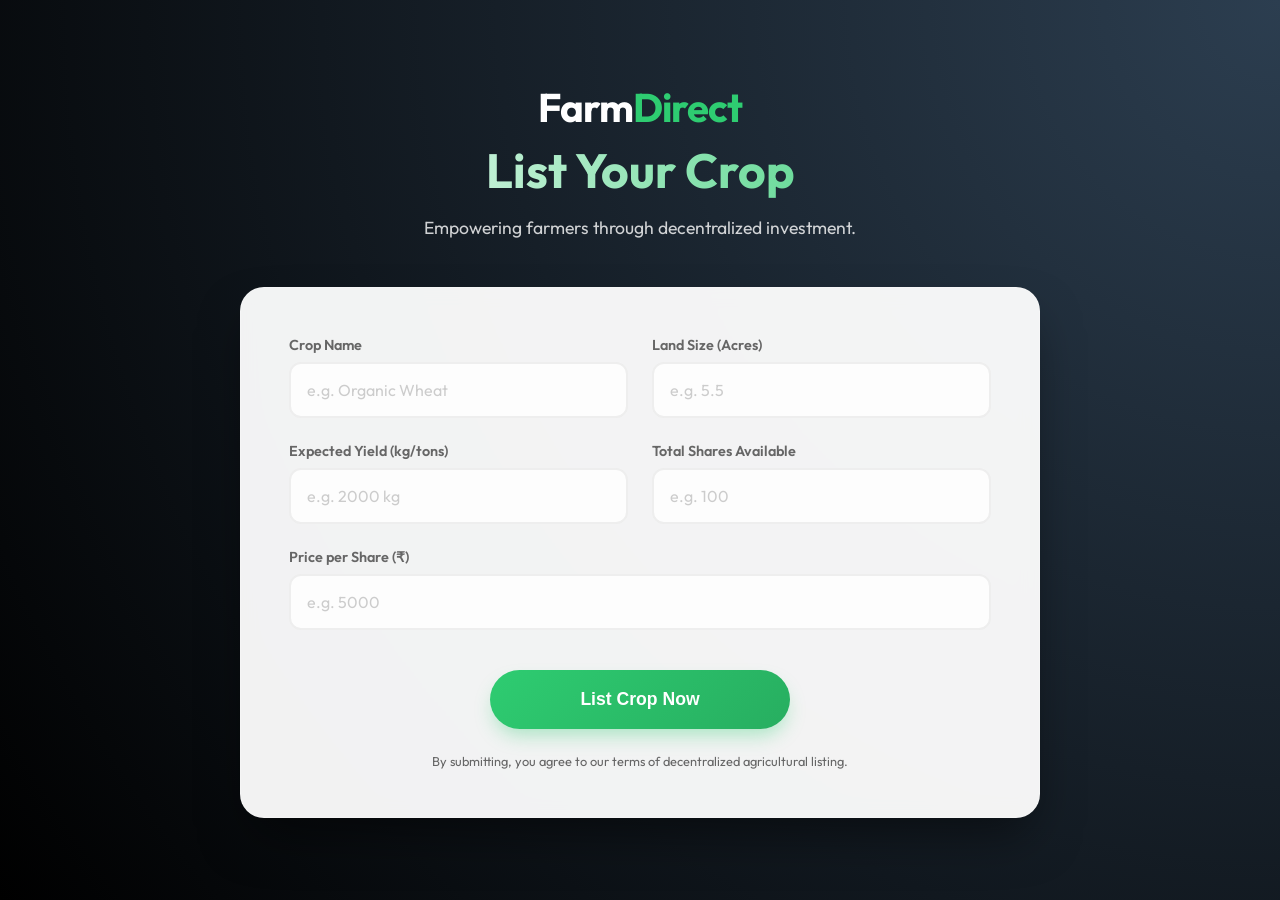
==== index.html @ a4fb1af0 "feat: implement premium crop listing form with rupee support" ====
<!DOCTYPE html>
<html lang="en">
<head>
    <meta charset="UTF-8">
    <meta name="viewport" content="width=device-width, initial-scale=1.0">
    <title>List Your Crop | FarmDirect</title>
    <meta name="description" content="Farmers can list their crops for investment on FarmDirect. Decentralized Agricultural Investment Platform.">
    <link rel="stylesheet" href="style.css">
    <link rel="preconnect" href="https://fonts.googleapis.com">
    <link rel="preconnect" href="https://fonts.gstatic.com" crossorigin>
    <link href="https://fonts.googleapis.com/css2?family=Outfit:wght@300;400;600;700&display=swap" rel="stylesheet">
</head>
<body>
    <div class="container">
        <header>
            <div class="logo">Farm<span>Direct</span></div>
            <h1>List Your Crop</h1>
            <p>Empowering farmers through decentralized investment.</p>
        </header>

        <main>
            <form id="crop-listing-form" class="glass-card">
                <div class="form-grid">
                    <div class="input-group">
                        <label for="crop-name">Crop Name</label>
                        <input type="text" id="crop-name" name="crop-name" placeholder="e.g. Organic Wheat" required>
                    </div>

                    <div class="input-group">
                        <label for="land-size">Land Size (Acres)</label>
                        <input type="number" id="land-size" name="land-size" step="0.1" placeholder="e.g. 5.5" required>
                    </div>

                    <div class="input-group">
                        <label for="expected-yield">Expected Yield (kg/tons)</label>
                        <input type="text" id="expected-yield" name="expected-yield" placeholder="e.g. 2000 kg" required>
                    </div>

                    <div class="input-group">
                        <label for="total-shares">Total Shares Available</label>
                        <input type="number" id="total-shares" name="total-shares" placeholder="e.g. 100" required>
                    </div>

                    <div class="input-group full-width">
                        <label for="price-per-share">Price per Share (₹)</label>
                        <input type="number" id="price-per-share" name="price-per-share" step="0.01" placeholder="e.g. 5000" required>
                    </div>
                </div>

                <div class="form-footer">
                    <button type="submit" id="submit-btn" class="primary-btn">List Crop Now</button>
                    <p class="disclaimer">By submitting, you agree to our terms of decentralized agricultural listing.</p>
                </div>
            </form>
        </main>
    </div>

    <script src="script.js"></script>
</body>
</html>
---- style.css ----
:root {
    --primary: #2ecc71;
    --primary-dark: #27ae60;
    --accent: #f1c40f;
    --dark: #1a1a1a;
    --light: #f4f7f6;
    --glass: rgba(255, 255, 255, 0.1);
    --glass-border: rgba(255, 255, 255, 0.2);
    --card-bg: #ffffff;
    --text-main: #333;
    --text-muted: #666;
    --transition: all 0.3s cubic-bezier(0.4, 0, 0.2, 1);
}

* {
    margin: 0;
    padding: 0;
    box-sizing: border-box;
}

body {
    font-family: 'Outfit', sans-serif;
    background: linear-gradient(135deg, #1e3c72 0%, #2a5298 100%);
    background: radial-gradient(circle at top right, #2c3e50, #000000);
    color: var(--text-main);
    min-height: 100vh;
    display: flex;
    justify-content: center;
    align-items: center;
    padding: 2rem;
    overflow-x: hidden;
}

.container {
    width: 100%;
    max-width: 800px;
    z-index: 10;
}

header {
    text-align: center;
    margin-bottom: 3rem;
    color: white;
    animation: fadeInDown 1s ease-out;
}

.logo {
    font-size: 2.5rem;
    font-weight: 700;
    letter-spacing: -1px;
    margin-bottom: 0.5rem;
}

.logo span {
    color: var(--primary);
}

header h1 {
    font-size: 3rem;
    margin-bottom: 1rem;
    background: linear-gradient(to right, #fff, var(--primary));
    -webkit-background-clip: text;
    background-clip: text;
    -webkit-text-fill-color: transparent;
}

header p {
    font-size: 1.1rem;
    opacity: 0.8;
}

.glass-card {
    background: rgba(255, 255, 255, 0.95);
    backdrop-filter: blur(10px);
    border-radius: 24px;
    padding: 3rem;
    box-shadow: 0 25px 50px -12px rgba(0, 0, 0, 0.5);
    border: 1px solid var(--glass-border);
    animation: fadeInUp 0.8s ease-out;
}

.form-grid {
    display: grid;
    grid-template-columns: 1fr 1fr;
    gap: 1.5rem;
}

.input-group {
    display: flex;
    flex-direction: column;
    gap: 0.5rem;
}

.input-group.full-width {
    grid-column: span 2;
}

label {
    font-weight: 600;
    font-size: 0.9rem;
    color: var(--text-muted);
    transition: var(--transition);
}

input {
    padding: 1rem;
    border-radius: 12px;
    border: 2px solid #eee;
    background: #fdfdfd;
    font-family: inherit;
    font-size: 1rem;
    transition: var(--transition);
}

input:focus {
    outline: none;
    border-color: var(--primary);
    box-shadow: 0 0 0 4px rgba(46, 204, 113, 0.1);
    background: white;
}

input::placeholder {
    color: #ccc;
}

.form-footer {
    margin-top: 2.5rem;
    text-align: center;
}

.primary-btn {
    background: linear-gradient(135deg, var(--primary) 0%, var(--primary-dark) 100%);
    color: white;
    border: none;
    padding: 1.2rem 3rem;
    font-size: 1.1rem;
    font-weight: 700;
    border-radius: 50px;
    cursor: pointer;
    transition: var(--transition);
    box-shadow: 0 10px 20px -5px rgba(46, 204, 113, 0.4);
    width: 100%;
    max-width: 300px;
}

.primary-btn:hover {
    transform: translateY(-3px);
    box-shadow: 0 15px 30px -5px rgba(46, 204, 113, 0.6);
}

.primary-btn:active {
    transform: translateY(-1px);
}

.disclaimer {
    margin-top: 1.5rem;
    font-size: 0.8rem;
    color: var(--text-muted);
}

@keyframes fadeInDown {
    from {
        opacity: 0;
        transform: translateY(-30px);
    }
    to {
        opacity: 1;
        transform: translateY(0);
    }
}

@keyframes fadeInUp {
    from {
        opacity: 0;
        transform: translateY(30px);
    }
    to {
        opacity: 1;
        transform: translateY(0);
    }
}

@media (max-width: 600px) {
    .form-grid {
        grid-template-columns: 1fr;
    }
    .input-group.full-width {
        grid-column: span 1;
    }
    .glass-card {
        padding: 2rem;
    }
    header h1 {
        font-size: 2.2rem;
    }
}
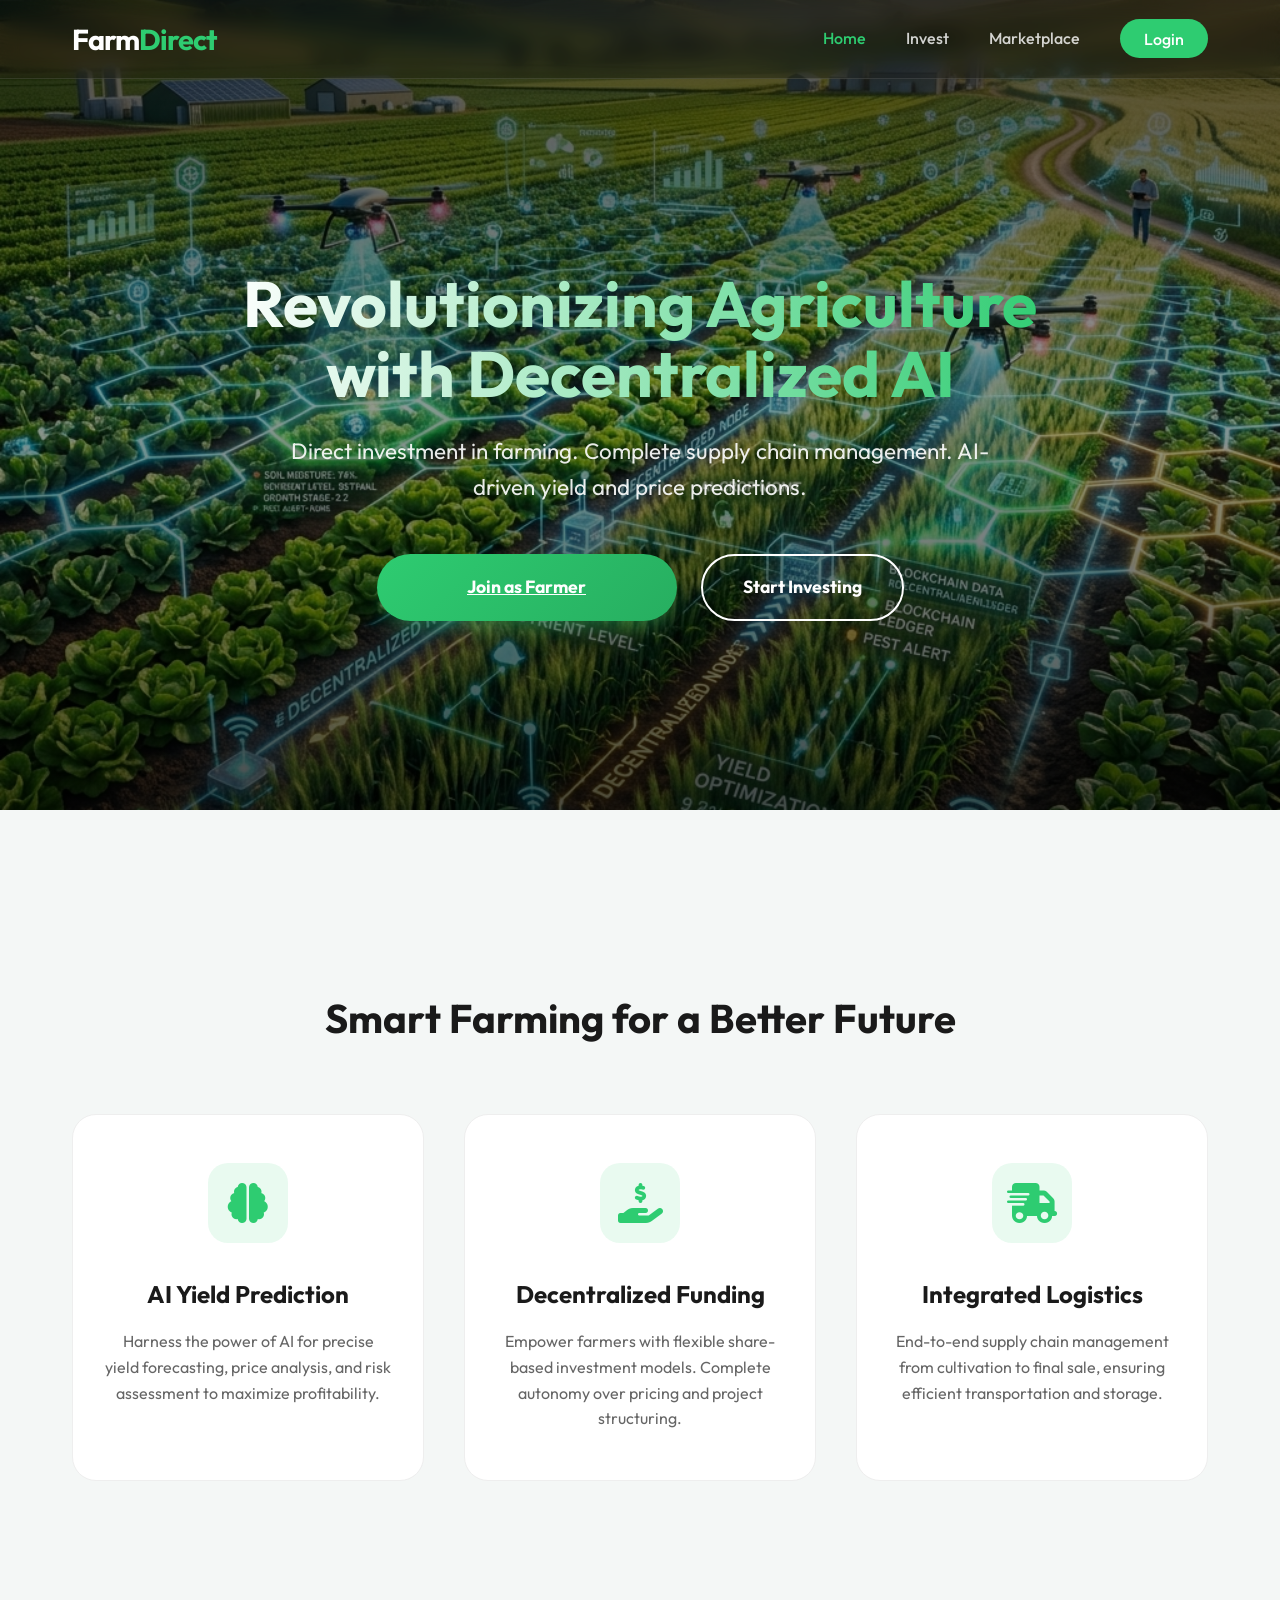
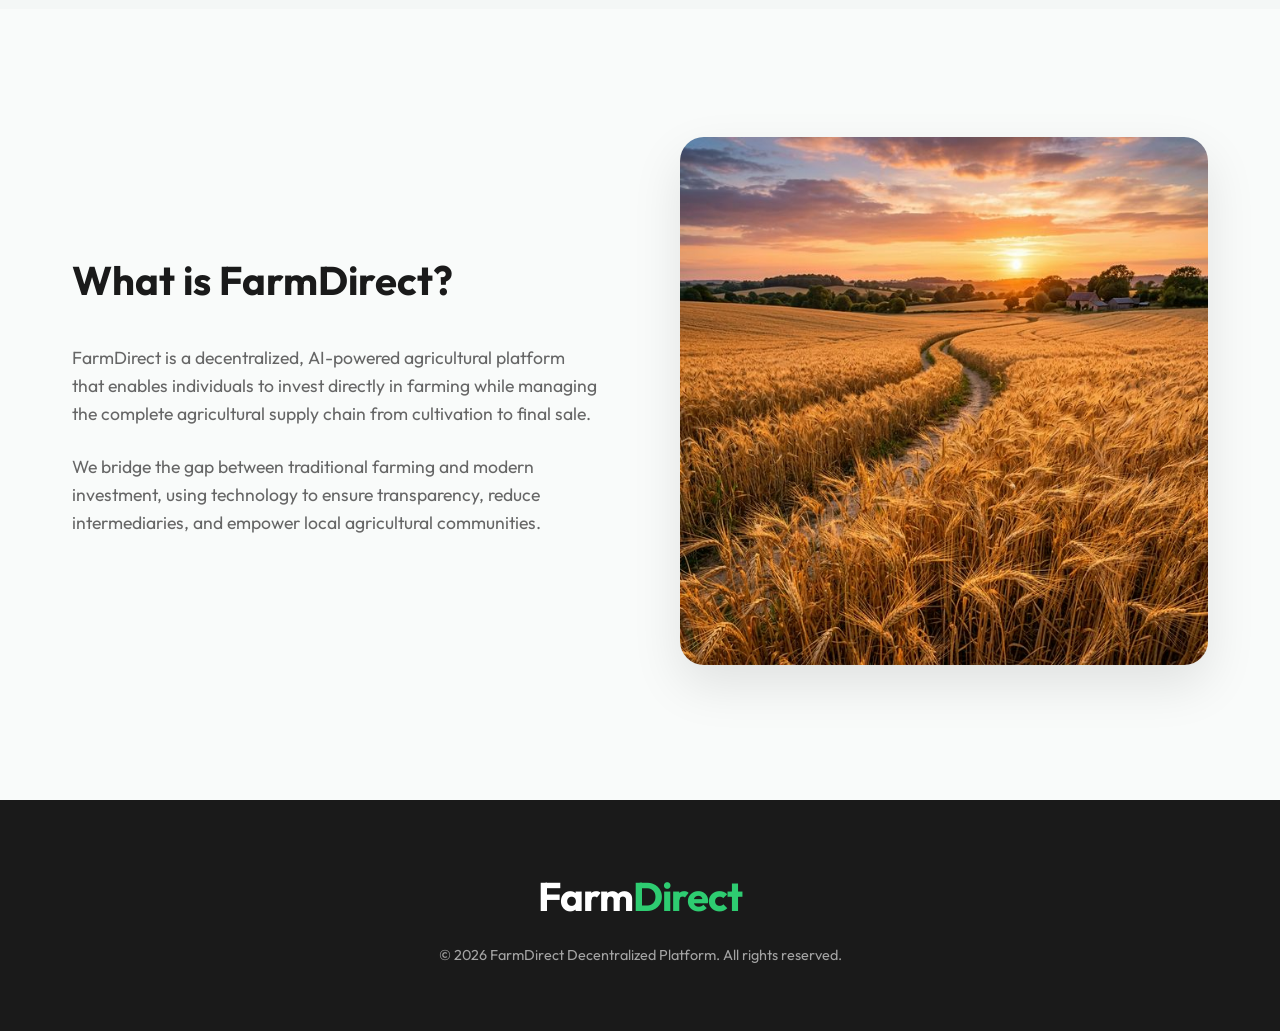
==== commit 72624fc8: "feat: implement project landing page and update file structure" ====
--- a/index.html
+++ b/index.html
@@ -3,57 +3,90 @@
 <head>
     <meta charset="UTF-8">
     <meta name="viewport" content="width=device-width, initial-scale=1.0">
-    <title>List Your Crop | FarmDirect</title>
-    <meta name="description" content="Farmers can list their crops for investment on FarmDirect. Decentralized Agricultural Investment Platform.">
+    <title>FarmDirect | Decentralized Agricultural Platform</title>
+    <meta name="description" content="Invest directly in farming and manage the complete supply chain with AI-powered insights.">
     <link rel="stylesheet" href="style.css">
     <link rel="preconnect" href="https://fonts.googleapis.com">
     <link rel="preconnect" href="https://fonts.gstatic.com" crossorigin>
     <link href="https://fonts.googleapis.com/css2?family=Outfit:wght@300;400;600;700&display=swap" rel="stylesheet">
+    <!-- FontAwesome for specific icons -->
+    <link rel="stylesheet" href="https://cdnjs.cloudflare.com/ajax/libs/font-awesome/6.4.0/css/all.min.css">
 </head>
-<body>
-    <div class="container">
-        <header>
+<body class="home-page">
+    <nav class="navbar">
+        <div class="nav-container">
+            <a href="index.html" class="logo">Farm<span>Direct</span></a>
+            <ul class="nav-menu">
+                <li><a href="index.html" class="active">Home</a></li>
+                <li><a href="investor.html">Invest</a></li>
+                <li><a href="#">Marketplace</a></li>
+                <li><a href="#" class="login-btn">Login</a></li>
+            </ul>
+        </div>
+    </nav>
+
+    <header class="hero">
+        <div class="hero-overlay"></div>
+        <div class="hero-content">
+            <h1>Revolutionizing Agriculture with <span>Decentralized AI</span></h1>
+            <p>Direct investment in farming. Complete supply chain management. AI-driven yield and price predictions.</p>
+            <div class="hero-btns">
+                <a href="list-crop.html" class="primary-btn">Join as Farmer</a>
+                <a href="investor.html" class="secondary-btn">Start Investing</a>
+            </div>
+        </div>
+    </header>
+
+    <section class="features">
+        <div class="section-container">
+            <h2 class="section-title">Smart Farming for a Better Future</h2>
+            <div class="features-grid">
+                <div class="feature-card">
+                    <div class="icon-box">
+                        <i class="fas fa-brain"></i>
+                    </div>
+                    <h3>AI Yield Prediction</h3>
+                    <p>Harness the power of AI for precise yield forecasting, price analysis, and risk assessment to maximize profitability.</p>
+                </div>
+                <div class="feature-card">
+                    <div class="icon-box">
+                        <i class="fas fa-hand-holding-dollar"></i>
+                    </div>
+                    <h3>Decentralized Funding</h3>
+                    <p>Empower farmers with flexible share-based investment models. Complete autonomy over pricing and project structuring.</p>
+                </div>
+                <div class="feature-card">
+                    <div class="icon-box">
+                        <i class="fas fa-truck-fast"></i>
+                    </div>
+                    <h3>Integrated Logistics</h3>
+                    <p>End-to-end supply chain management from cultivation to final sale, ensuring efficient transportation and storage.</p>
+                </div>
+            </div>
+        </div>
+    </section>
+
+    <section class="about-summary">
+        <div class="section-container">
+            <div class="about-content">
+                <div class="about-text">
+                    <h2>What is FarmDirect?</h2>
+                    <p>FarmDirect is a decentralized, AI-powered agricultural platform that enables individuals to invest directly in farming while managing the complete agricultural supply chain from cultivation to final sale.</p>
+                    <p>We bridge the gap between traditional farming and modern investment, using technology to ensure transparency, reduce intermediaries, and empower local agricultural communities.</p>
+                </div>
+                <div class="about-image">
+                    <img src="crop_wheat_field.png" alt="FarmDirect Agriculture">
+                </div>
+            </div>
+        </div>
+    </section>
+
+    <footer class="footer">
+        <div class="footer-container">
             <div class="logo">Farm<span>Direct</span></div>
-            <h1>List Your Crop</h1>
-            <p>Empowering farmers through decentralized investment.</p>
-        </header>
-
-        <main>
-            <form id="crop-listing-form" class="glass-card">
-                <div class="form-grid">
-                    <div class="input-group">
-                        <label for="crop-name">Crop Name</label>
-                        <input type="text" id="crop-name" name="crop-name" placeholder="e.g. Organic Wheat" required>
-                    </div>
-
-                    <div class="input-group">
-                        <label for="land-size">Land Size (Acres)</label>
-                        <input type="number" id="land-size" name="land-size" step="0.1" placeholder="e.g. 5.5" required>
-                    </div>
-
-                    <div class="input-group">
-                        <label for="expected-yield">Expected Yield (kg/tons)</label>
-                        <input type="text" id="expected-yield" name="expected-yield" placeholder="e.g. 2000 kg" required>
-                    </div>
-
-                    <div class="input-group">
-                        <label for="total-shares">Total Shares Available</label>
-                        <input type="number" id="total-shares" name="total-shares" placeholder="e.g. 100" required>
-                    </div>
-
-                    <div class="input-group full-width">
-                        <label for="price-per-share">Price per Share (₹)</label>
-                        <input type="number" id="price-per-share" name="price-per-share" step="0.01" placeholder="e.g. 5000" required>
-                    </div>
-                </div>
-
-                <div class="form-footer">
-                    <button type="submit" id="submit-btn" class="primary-btn">List Crop Now</button>
-                    <p class="disclaimer">By submitting, you agree to our terms of decentralized agricultural listing.</p>
-                </div>
-            </form>
-        </main>
-    </div>
+            <p>&copy; 2026 FarmDirect Decentralized Platform. All rights reserved.</p>
+        </div>
+    </footer>
 
     <script src="script.js"></script>
 </body>
--- a/style.css
+++ b/style.css
@@ -20,15 +20,28 @@
 
 body {
     font-family: 'Outfit', sans-serif;
-    background: linear-gradient(135deg, #1e3c72 0%, #2a5298 100%);
-    background: radial-gradient(circle at top right, #2c3e50, #000000);
+    background: #f4f7f6;
     color: var(--text-main);
     min-height: 100vh;
+    overflow-x: hidden;
+    line-height: 1.6;
+}
+
+.home-page, .investor-page {
+    display: block;
+    padding: 0;
+}
+
+.form-page {
     display: flex;
     justify-content: center;
     align-items: center;
     padding: 2rem;
-    overflow-x: hidden;
+    background: radial-gradient(circle at top right, #2c3e50, #000000);
+}
+
+.form-page .container {
+    padding-top: 80px; /* Offset for sticky navbar */
 }
 
 .container {
@@ -180,17 +193,416 @@
     }
 }
 
-@media (max-width: 600px) {
-    .form-grid {
-        grid-template-columns: 1fr;
-    }
-    .input-group.full-width {
-        grid-column: span 1;
-    }
-    .glass-card {
-        padding: 2rem;
-    }
-    header h1 {
-        font-size: 2.2rem;
-    }
-}
+/* Investor Page Styles */
+.investor-page {
+    background: radial-gradient(circle at bottom left, #1a2a6c, #b21f1f, #fdbb2d);
+    background: radial-gradient(circle at top right, #134e5e, #71b280);
+    display: block;
+    padding: 0;
+}
+
+.container.wide {
+    max-width: 1200px;
+    margin: 0 auto;
+    padding: 4rem 2rem;
+}
+
+.simple-nav {
+    display: flex;
+    justify-content: space-between;
+    align-items: center;
+    margin-bottom: 2rem;
+}
+
+.nav-link {
+    color: white;
+    text-decoration: none;
+    font-weight: 600;
+    padding: 0.8rem 1.5rem;
+    border-radius: 50px;
+    border: 1px solid rgba(255, 255, 255, 0.3);
+    transition: var(--transition);
+}
+
+.nav-link:hover {
+    background: rgba(255, 255, 255, 0.1);
+}
+
+.project-grid {
+    display: grid;
+    grid-template-columns: repeat(auto-fill, minmax(320px, 1fr));
+    gap: 2.5rem;
+    margin-top: 4rem;
+}
+
+.project-card {
+    background: white;
+    border-radius: 24px;
+    overflow: hidden;
+    box-shadow: 0 15px 35px rgba(0, 0, 0, 0.1);
+    transition: var(--transition);
+    border: 1px solid #eee;
+    animation: fadeInUp 0.8s ease-out;
+}
+
+.project-card:hover {
+    transform: translateY(-10px);
+    box-shadow: 0 25px 50px rgba(0, 0, 0, 0.15);
+}
+
+.card-image {
+    position: relative;
+    height: 220px;
+    overflow: hidden;
+}
+
+.card-image img {
+    width: 100%;
+    height: 100%;
+    object-fit: cover;
+    transition: var(--transition);
+}
+
+.project-card:hover .card-image img {
+    transform: scale(1.1);
+}
+
+.badge {
+    position: absolute;
+    top: 1rem;
+    right: 1rem;
+    background: var(--primary);
+    color: white;
+    padding: 0.4rem 1rem;
+    border-radius: 50px;
+    font-size: 0.75rem;
+    font-weight: 700;
+    text-transform: uppercase;
+    letter-spacing: 1px;
+}
+
+.card-content {
+    padding: 2rem;
+}
+
+.crop-name {
+    font-size: 1.5rem;
+    font-weight: 700;
+    margin-bottom: 0.5rem;
+    color: var(--dark);
+}
+
+.farmer-name {
+    font-size: 0.9rem;
+    color: var(--text-muted);
+    margin-bottom: 1.5rem;
+}
+
+.farmer-name span {
+    color: var(--dark);
+    font-weight: 600;
+}
+
+.card-stats {
+    display: flex;
+    justify-content: space-between;
+    margin-bottom: 2rem;
+    padding-top: 1.5rem;
+    border-top: 1px solid #f0f0f0;
+}
+
+.stat {
+    display: flex;
+    flex-direction: column;
+    gap: 0.3rem;
+}
+
+.stat .label {
+    font-size: 0.75rem;
+    color: var(--text-muted);
+    text-transform: uppercase;
+    letter-spacing: 0.5px;
+}
+
+.stat .value {
+    font-size: 1.1rem;
+    font-weight: 700;
+    color: var(--primary-dark);
+}
+
+.buy-btn {
+    width: 100%;
+    background: var(--dark);
+    color: white;
+    border: none;
+    padding: 1rem;
+    border-radius: 12px;
+    font-size: 1rem;
+    font-weight: 600;
+    cursor: pointer;
+    transition: var(--transition);
+}
+
+.buy-btn:hover {
+    background: var(--primary);
+    box-shadow: 0 8px 20px rgba(46, 204, 113, 0.3);
+}
+
+
+/* Navbar */
+.navbar {
+    position: fixed;
+    top: 0;
+    left: 0;
+    width: 100%;
+    z-index: 1000;
+    background: rgba(0, 0, 0, 0.2);
+    backdrop-filter: blur(10px);
+    border-bottom: 1px solid rgba(255, 255, 255, 0.1);
+    padding: 1rem 0;
+    transition: var(--transition);
+}
+
+.nav-container {
+    max-width: 1200px;
+    margin: 0 auto;
+    padding: 0 2rem;
+    display: flex;
+    justify-content: space-between;
+    align-items: center;
+}
+
+.navbar .logo {
+    font-size: 1.8rem;
+    margin-bottom: 0;
+    text-decoration: none;
+    color: white;
+}
+
+.nav-menu {
+    display: flex;
+    list-style: none;
+    gap: 2.5rem;
+    align-items: center;
+}
+
+.nav-menu a {
+    color: white;
+    text-decoration: none;
+    font-weight: 500;
+    opacity: 0.8;
+    transition: var(--transition);
+}
+
+.nav-menu a:hover, .nav-menu a.active {
+    opacity: 1;
+    color: var(--primary);
+}
+
+.login-btn {
+    background: var(--primary);
+    color: white !important;
+    padding: 0.6rem 1.5rem;
+    border-radius: 50px;
+    opacity: 1 !important;
+}
+
+.login-btn:hover {
+    background: var(--primary-dark);
+    transform: translateY(-2px);
+}
+
+/* Hero Section */
+.hero {
+    position: relative;
+    height: 90vh;
+    min-height: 600px;
+    background: url('farmdirect_hero_bg_1776063882466.png') no-repeat center center/cover;
+    display: flex;
+    align-items: center;
+    justify-content: center;
+    text-align: center;
+    color: white;
+    padding-top: 80px;
+}
+
+.hero-overlay {
+    position: absolute;
+    top: 0;
+    left: 0;
+    width: 100%;
+    height: 100%;
+    background: linear-gradient(rgba(0,0,0,0.7), rgba(0,0,0,0.4), rgba(0,0,0,0.7));
+}
+
+.hero-content {
+    position: relative;
+    z-index: 1;
+    max-width: 900px;
+    padding: 0 2rem;
+}
+
+.hero h1 {
+    font-size: 4rem;
+    line-height: 1.1;
+    margin-bottom: 1.5rem;
+    font-weight: 700;
+}
+
+.hero h1 span {
+    color: var(--primary);
+}
+
+.hero p {
+    font-size: 1.4rem;
+    opacity: 0.9;
+    margin-bottom: 3rem;
+    max-width: 700px;
+    margin-left: auto;
+    margin-right: auto;
+}
+
+.hero-btns {
+    display: flex;
+    gap: 1.5rem;
+    justify-content: center;
+}
+
+.secondary-btn {
+    background: transparent;
+    color: white;
+    border: 2px solid white;
+    padding: 1.1rem 2.5rem;
+    font-size: 1.1rem;
+    font-weight: 700;
+    border-radius: 50px;
+    cursor: pointer;
+    text-decoration: none;
+    transition: var(--transition);
+}
+
+.secondary-btn:hover {
+    background: white;
+    color: var(--dark);
+}
+
+/* Features Section */
+.section-container {
+    max-width: 1200px;
+    margin: 0 auto;
+    padding: 8rem 2rem;
+}
+
+.section-title {
+    text-align: center;
+    font-size: 2.5rem;
+    margin-bottom: 4rem;
+    color: var(--dark);
+}
+
+.features-grid {
+    display: grid;
+    grid-template-columns: repeat(3, 1fr);
+    gap: 2.5rem;
+}
+
+.feature-card {
+    background: white;
+    padding: 3rem 2rem;
+    border-radius: 24px;
+    text-align: center;
+    transition: var(--transition);
+    border: 1px solid #eee;
+}
+
+.feature-card:hover {
+    transform: translateY(-10px);
+    box-shadow: 0 20px 40px rgba(0,0,0,0.05);
+    border-color: var(--primary);
+}
+
+.icon-box {
+    width: 80px;
+    height: 80px;
+    background: rgba(46, 204, 113, 0.1);
+    color: var(--primary);
+    font-size: 2.5rem;
+    display: flex;
+    align-items: center;
+    justify-content: center;
+    border-radius: 20px;
+    margin: 0 auto 2rem;
+    transition: var(--transition);
+}
+
+.feature-card:hover .icon-box {
+    background: var(--primary);
+    color: white;
+    transform: rotateY(180deg);
+}
+
+.feature-card h3 {
+    font-size: 1.5rem;
+    margin-bottom: 1rem;
+    color: var(--dark);
+}
+
+.feature-card p {
+    color: var(--text-muted);
+    font-size: 1rem;
+}
+
+/* About Summary */
+.about-summary {
+    background: #f9fbfa;
+}
+
+.about-content {
+    display: grid;
+    grid-template-columns: 1fr 1fr;
+    gap: 5rem;
+    align-items: center;
+}
+
+.about-text h2 {
+    font-size: 2.5rem;
+    margin-bottom: 2rem;
+    color: var(--dark);
+}
+
+.about-text p {
+    margin-bottom: 1.5rem;
+    color: var(--text-muted);
+    font-size: 1.1rem;
+}
+
+.about-image img {
+    width: 100%;
+    border-radius: 24px;
+    box-shadow: 0 20px 50px rgba(0,0,0,0.1);
+}
+
+/* Footer */
+.footer {
+    background: var(--dark);
+    color: white;
+    padding: 4rem 0;
+    text-align: center;
+}
+
+.footer .logo {
+    color: white;
+    margin-bottom: 1rem;
+}
+
+.footer p {
+    opacity: 0.6;
+    font-size: 0.9rem;
+}
+
+@media (max-width: 968px) {
+    .hero h1 { font-size: 3rem; }
+    .features-grid { grid-template-columns: 1fr; }
+    .about-content { grid-template-columns: 1fr; gap: 3rem; }
+    .nav-menu { display: none; } /* Mobile nav placeholder */
+}
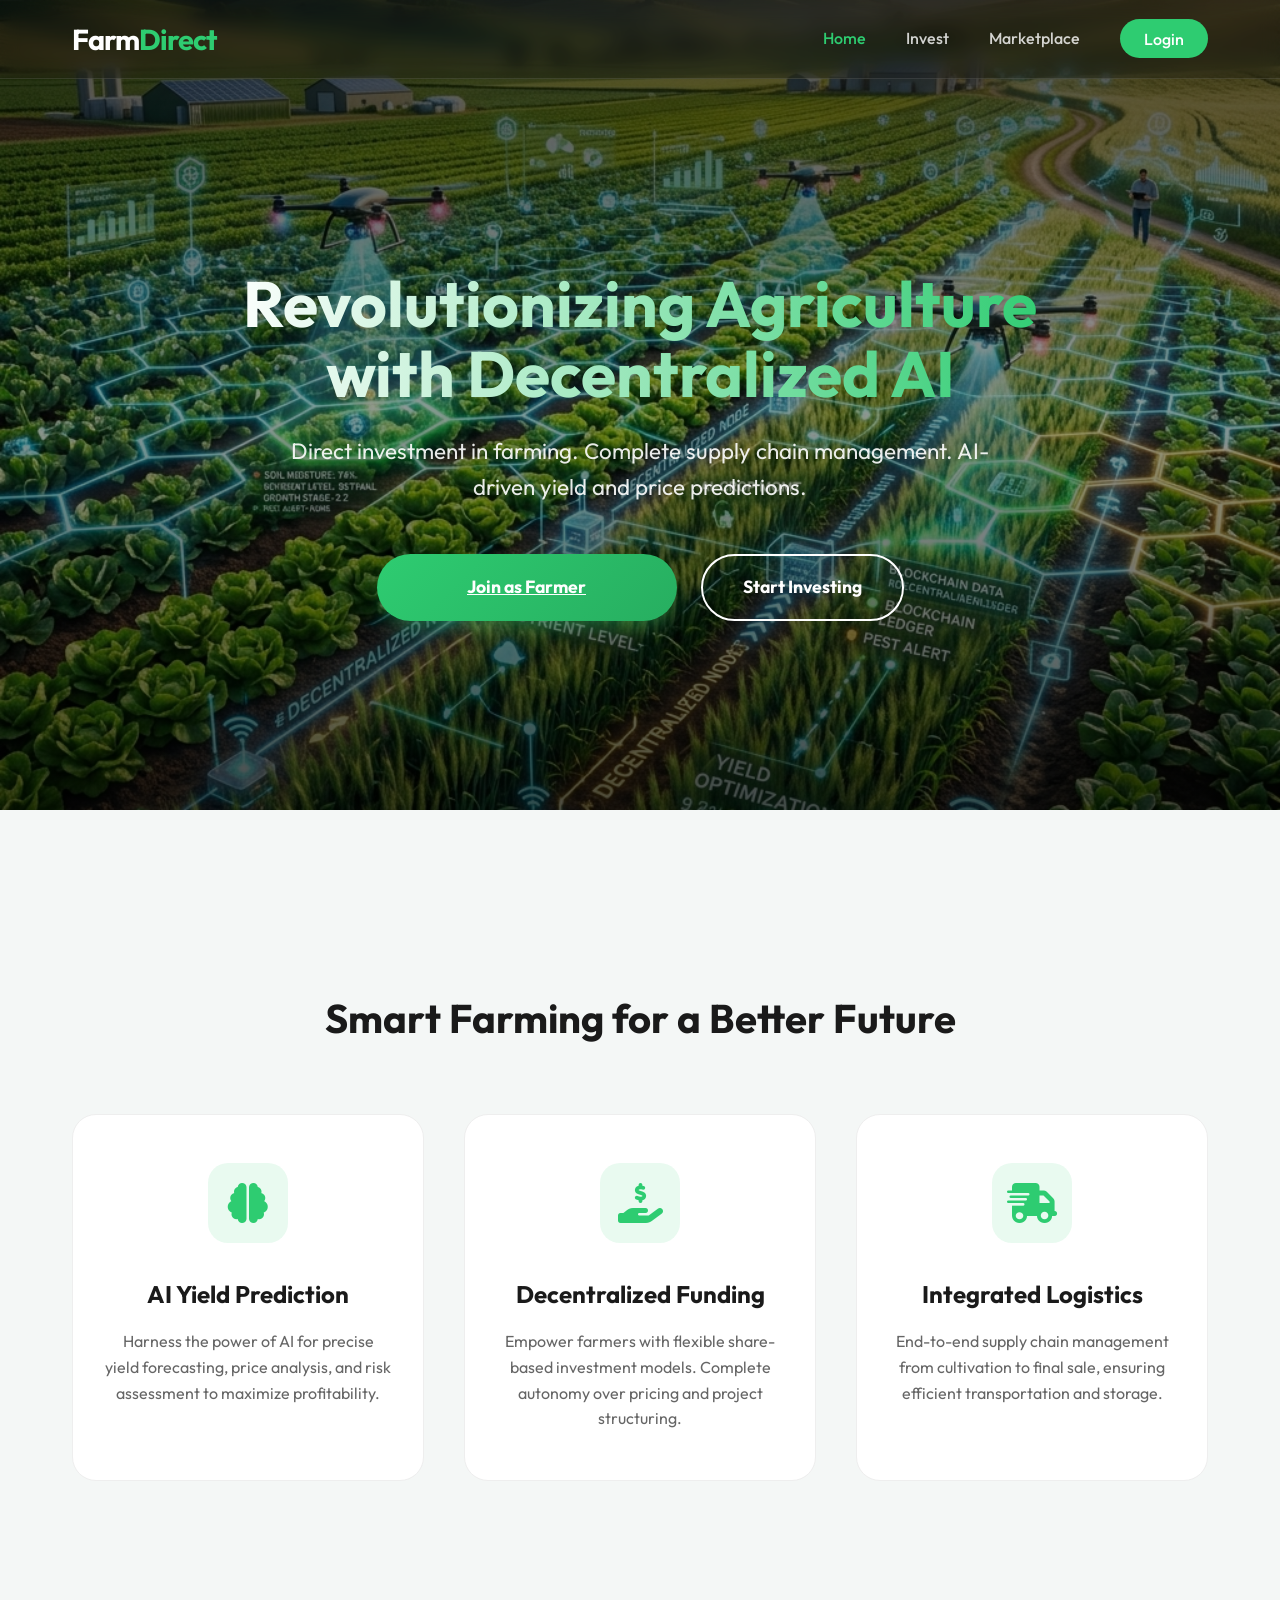
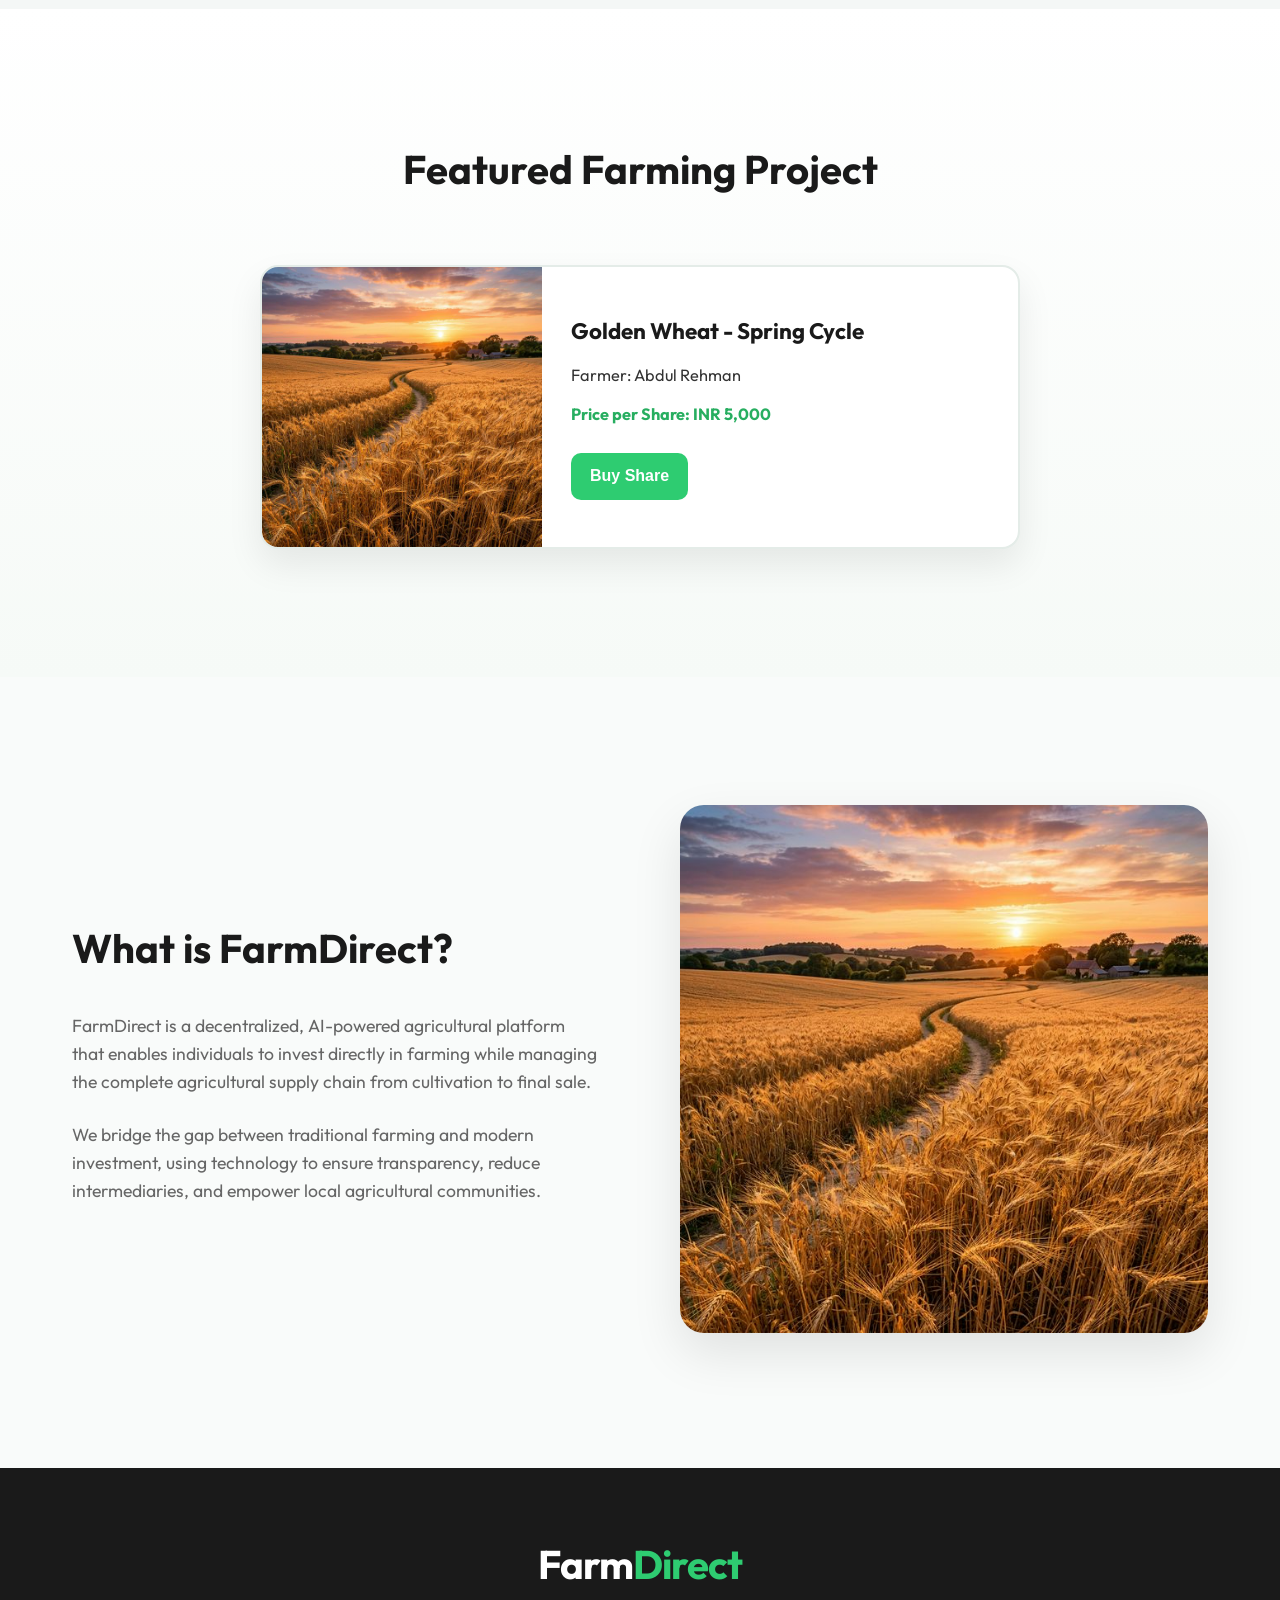
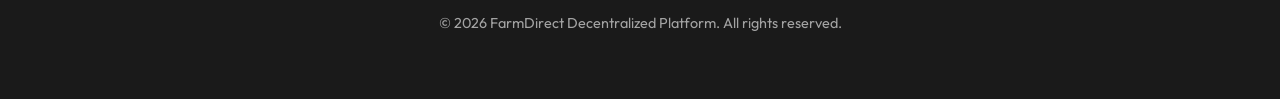
==== commit ce96dcf0: "Added farming project card UI" ====
--- a/index.html
+++ b/index.html
@@ -1,10 +1,12 @@
 <!DOCTYPE html>
 <html lang="en">
+
 <head>
     <meta charset="UTF-8">
     <meta name="viewport" content="width=device-width, initial-scale=1.0">
     <title>FarmDirect | Decentralized Agricultural Platform</title>
-    <meta name="description" content="Invest directly in farming and manage the complete supply chain with AI-powered insights.">
+    <meta name="description"
+        content="Invest directly in farming and manage the complete supply chain with AI-powered insights.">
     <link rel="stylesheet" href="style.css">
     <link rel="preconnect" href="https://fonts.googleapis.com">
     <link rel="preconnect" href="https://fonts.gstatic.com" crossorigin>
@@ -12,6 +14,7 @@
     <!-- FontAwesome for specific icons -->
     <link rel="stylesheet" href="https://cdnjs.cloudflare.com/ajax/libs/font-awesome/6.4.0/css/all.min.css">
 </head>
+
 <body class="home-page">
     <nav class="navbar">
         <div class="nav-container">
@@ -29,7 +32,8 @@
         <div class="hero-overlay"></div>
         <div class="hero-content">
             <h1>Revolutionizing Agriculture with <span>Decentralized AI</span></h1>
-            <p>Direct investment in farming. Complete supply chain management. AI-driven yield and price predictions.</p>
+            <p>Direct investment in farming. Complete supply chain management. AI-driven yield and price predictions.
+            </p>
             <div class="hero-btns">
                 <a href="list-crop.html" class="primary-btn">Join as Farmer</a>
                 <a href="investor.html" class="secondary-btn">Start Investing</a>
@@ -46,21 +50,39 @@
                         <i class="fas fa-brain"></i>
                     </div>
                     <h3>AI Yield Prediction</h3>
-                    <p>Harness the power of AI for precise yield forecasting, price analysis, and risk assessment to maximize profitability.</p>
+                    <p>Harness the power of AI for precise yield forecasting, price analysis, and risk assessment to
+                        maximize profitability.</p>
                 </div>
                 <div class="feature-card">
                     <div class="icon-box">
                         <i class="fas fa-hand-holding-dollar"></i>
                     </div>
                     <h3>Decentralized Funding</h3>
-                    <p>Empower farmers with flexible share-based investment models. Complete autonomy over pricing and project structuring.</p>
+                    <p>Empower farmers with flexible share-based investment models. Complete autonomy over pricing and
+                        project structuring.</p>
                 </div>
                 <div class="feature-card">
                     <div class="icon-box">
                         <i class="fas fa-truck-fast"></i>
                     </div>
                     <h3>Integrated Logistics</h3>
-                    <p>End-to-end supply chain management from cultivation to final sale, ensuring efficient transportation and storage.</p>
+                    <p>End-to-end supply chain management from cultivation to final sale, ensuring efficient
+                        transportation and storage.</p>
+                </div>
+            </div>
+        </div>
+    </section>
+
+    <section class="project-card-demo">
+        <div class="section-container">
+            <h2 class="section-title">Featured Farming Project</h2>
+            <div class="invest-card">
+                <img src="crop_wheat_field.png" alt="Wheat farming project" class="invest-card-image">
+                <div class="invest-card-content">
+                    <h3>Golden Wheat - Spring Cycle</h3>
+                    <p class="invest-farmer">Farmer: Abdul Rehman</p>
+                    <p class="invest-price">Price per Share: INR 5,000</p>
+                    <button class="buy-share-btn">Buy Share</button>
                 </div>
             </div>
         </div>
@@ -71,8 +93,11 @@
             <div class="about-content">
                 <div class="about-text">
                     <h2>What is FarmDirect?</h2>
-                    <p>FarmDirect is a decentralized, AI-powered agricultural platform that enables individuals to invest directly in farming while managing the complete agricultural supply chain from cultivation to final sale.</p>
-                    <p>We bridge the gap between traditional farming and modern investment, using technology to ensure transparency, reduce intermediaries, and empower local agricultural communities.</p>
+                    <p>FarmDirect is a decentralized, AI-powered agricultural platform that enables individuals to
+                        invest directly in farming while managing the complete agricultural supply chain from
+                        cultivation to final sale.</p>
+                    <p>We bridge the gap between traditional farming and modern investment, using technology to ensure
+                        transparency, reduce intermediaries, and empower local agricultural communities.</p>
                 </div>
                 <div class="about-image">
                     <img src="crop_wheat_field.png" alt="FarmDirect Agriculture">
@@ -90,4 +115,5 @@
 
     <script src="script.js"></script>
 </body>
-</html>
+
+</html>
--- a/style.css
+++ b/style.css
@@ -552,6 +552,113 @@
     font-size: 1rem;
 }
 
+/* Beginner Card Demo */
+.project-card-demo {
+    background: linear-gradient(180deg, #ffffff 0%, #f6faf7 100%);
+}
+
+.invest-card {
+    width: 100%;
+    max-width: 760px;
+    margin: 0 auto;
+    background: #fff;
+    border: 2px solid #e4ece8;
+    border-radius: 18px;
+    box-shadow: 0 16px 35px rgba(0, 0, 0, 0.08);
+    overflow: hidden;
+    display: grid;
+    grid-template-columns: 280px 1fr;
+}
+
+.invest-card-image {
+    width: 100%;
+    height: 100%;
+    min-height: 260px;
+    object-fit: cover;
+}
+
+.invest-card-content {
+    padding: 1.8rem;
+    display: flex;
+    flex-direction: column;
+    gap: 0.8rem;
+    justify-content: center;
+}
+
+.invest-card-content h3 {
+    font-size: 1.4rem;
+    color: var(--dark);
+}
+
+.invest-farmer,
+.invest-price {
+    color: var(--text-main);
+    font-size: 1.02rem;
+}
+
+.invest-price {
+    font-weight: 700;
+    color: var(--primary-dark);
+}
+
+.buy-share-btn {
+    margin-top: 0.8rem;
+    width: fit-content;
+    border: none;
+    border-radius: 10px;
+    padding: 0.9rem 1.2rem;
+    background: var(--primary);
+    color: #fff;
+    font-size: 1rem;
+    font-weight: 700;
+    cursor: pointer;
+    transition: var(--transition);
+}
+
+.buy-share-btn:hover {
+    background: var(--primary-dark);
+    transform: translateY(-2px);
+}
+
+@media (max-width: 820px) {
+    .invest-card {
+        grid-template-columns: 1fr;
+    }
+
+    .invest-card-image {
+        height: 240px;
+        min-height: 240px;
+    }
+
+    .invest-card-content {
+        padding: 1.4rem;
+    }
+
+    .buy-share-btn {
+        width: 100%;
+    }
+}
+
+@media (max-width: 480px) {
+    .section-container {
+        padding: 5rem 1rem;
+    }
+
+    .invest-card-image {
+        height: 200px;
+        min-height: 200px;
+    }
+
+    .invest-card-content h3 {
+        font-size: 1.2rem;
+    }
+
+    .invest-farmer,
+    .invest-price {
+        font-size: 0.95rem;
+    }
+}
+
 /* About Summary */
 .about-summary {
     background: #f9fbfa;
